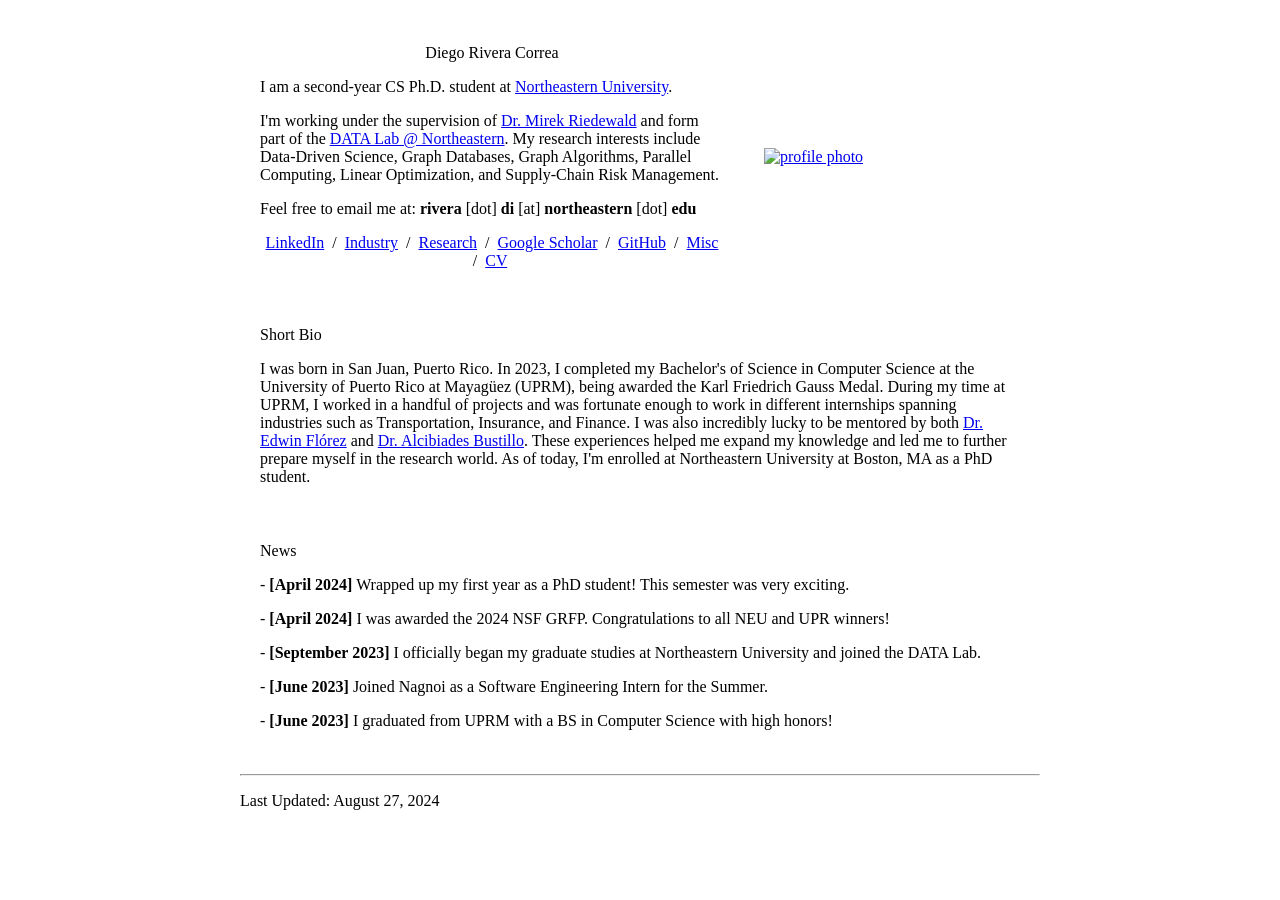
==== index.html @ 5196b9cb "front end changes" ====
<!DOCTYPE HTML>
<html lang="en"><head><meta http-equiv="Content-Type" content="text/html; charset=UTF-8">

  <title>Diego Rivera Correa</title>
  
  <meta name="author" content="Diego Rivera Correa">
  <meta name="viewport" content="width=device-width, initial-scale=1">
  
  <link rel="stylesheet" type="text/css" href="stylesheet.css">
	<link rel="icon" href="data:image/svg+xml,<svg xmlns=%22http://www.w3.org/2000/svg%22 viewBox=%220 0 100 100%22><text y=%22.9em%22 font-size=%2290%22>🌐</text></svg>">
</head>

<body>
  <table style="width:100%;max-width:800px;border:0px;border-spacing:0px;border-collapse:separate;margin-right:auto;margin-left:auto;"><tbody>
    <tr style="padding:0px">
      <td style="padding:0px">
        <table style="width:100%;border:0px;border-spacing:0px;border-collapse:separate;margin-right:auto;margin-left:auto;"><tbody>
          <tr style="padding:0px">
            <td style="padding:2.5%;width:63%;vertical-align:middle">
              <p style="text-align:center">
                <name>Diego Rivera Correa</name>
              </p>
              <p>I am a second-year CS Ph.D. student at <a href="https://www.northeastern.edu/"> Northeastern University</a>. 
              </p>
              <p>
                I'm working under the supervision of <a href="https://www.ccs.neu.edu/home/mirek/"> Dr. Mirek Riedewald</a> and form part of the <a href="https://db.khoury.northeastern.edu/">
                  DATA Lab @ Northeastern</a>. My research interests include Data-Driven Science, Graph Databases, Graph Algorithms, Parallel Computing, Linear Optimization, and Supply-Chain Risk Management.
              </p>

              <p>Feel free to email me at: <b>rivera</b> [dot] <b>di</b> [at] <b>northeastern</b> [dot] <b>edu</b></p>
              <p style="text-align:center">
                <a href="https://www.linkedin.com/in/diego-rivera-correa-448698171/">LinkedIn</a> &nbsp/&nbsp
                <a href="internships.html">Industry</a> &nbsp/&nbsp
                <a href="research.html">Research</a> &nbsp/&nbsp
                <a href="https://scholar.google.com/citations?view_op=list_works&hl=es&user=oqGrPB4AAAAJ">Google Scholar</a> &nbsp/&nbsp
                <a href="https://github.com/drivera23/">GitHub</a> &nbsp/&nbsp
                <a href="misc.html">Misc</a> &nbsp/&nbsp
                <a href="/documents/NEU_Su24_Diego.pdf">CV</a> &nbsp
                <!-- /&nbsp -->
                <!-- <a href="blog_landing.html">Blog</a> -->
              </p>
            </td>
            <td style="padding:2.5%;width:40%;max-width:40%">
              <a href="diego_images/prof_diego.png"><img style="width:100%;max-width:100%" alt="profile photo" src="diego_images/prof_diego.png" class="hoverZoomLink"></a>
            </td>
          </tr>
        </tbody></table>


        <!-- <table style="width:100%;border:0px;border-spacing:0px;border-collapse:separate;margin-right:auto;margin-left:auto;"><tbody>
          <tr>
          <td style="padding:20px;width:100%;vertical-align:middle">
            <heading>Education</heading>
          </td>
        </tr>
      </tbody></table> -->

      <!-- <table style="width:100%;border:0px;border-spacing:0px;border-collapse:separate;margin-right:auto;margin-left:auto;"><tbody>
        <tr>
          <td style="padding:20px;width:25%;vertical-align:middle">
            <img src='diego_images/NEU2.png' width="160"></div>
          </td>
          <td style="padding:20px;width:75%;vertical-align:middle">
            
              <papertitle> Sep. 2023 - Present</papertitle>, <i> Northeastern University </i>
      
            <br>
            <i>Ph.D. in <b> Computer Science </b> </i> 
            <p></p>
            <p>

            </p>
          </td>
        </tr>

        <tr>
          <td style="padding:20px;width:25%;vertical-align:middle">
            <img src='diego_images/uprm.png' width="160"></div>
          </td>
          <td style="padding:20px;width:75%;vertical-align:middle">
            
              <papertitle> Aug. 2019 - May 2023</papertitle>, <i>University of Puerto Rico - Mayagüez</i>
      
            <br>
            <i>Bachelor of Science in <b> Computer Science</b> </i> 
            <p></p>
            <p>
            GPA: 3.86/4.0
            </p>
          </td>
        </tr>
      </tbody></table> -->
        <table style="width:100%;border:0px;border-spacing:0px;border-collapse:separate;margin-right:auto;margin-left:auto;"><tbody>
          <tr>
          <td style="padding:20px;width:100%;vertical-align:middle">
            <heading>Short Bio</heading>
            <p>
              I was born in San Juan, Puerto Rico. In 2023, I completed my Bachelor's of Science in Computer Science at the University of
              Puerto Rico at Mayagüez (UPRM), being awarded the Karl Friedrich Gauss Medal. During my time at UPRM, I worked in a handful of 
              projects and was fortunate enough to work in different internships spanning industries such as Transportation, Insurance, and 
              Finance. I was also incredibly lucky to be mentored by both <a href="https://www.uprm.edu/edwinfg/"> Dr. Edwin Flórez</a> 
              and <a href="https://sites.google.com/upr.edu/alcibiadesbustillozarate/inicio"> Dr. Alcibiades Bustillo</a>. These experiences helped me expand my knowledge and 
              led me to further prepare myself in the research world. As of today, I'm enrolled at Northeastern University at Boston, MA as a PhD student.
              </p>
          </td>
        </tr>
      </tbody></table>

        <table style="width:100%;border:0px;border-spacing:0px;border-collapse:separate;margin-right:auto;margin-left:auto;"><tbody>
            <tr>
            <td style="padding:20px;width:100%;vertical-align:middle">
              <heading>News</heading>
                <p>
                - <b>[April 2024]</b> Wrapped up my first year as a PhD student! This semester was very exciting.
                </p>
                <p>
                  - <b>[April 2024]</b> I was awarded the 2024 NSF GRFP. Congratulations to all NEU and UPR winners!
                </p>
                <p>
                - <b>[September 2023]</b> I officially began my graduate studies at Northeastern University and joined the DATA Lab.
                </p>
                <p>
                  - <b>[June 2023]</b> Joined Nagnoi as a Software Engineering Intern for the Summer.
                </p>
                <p>
                  - <b>[June 2023]</b> I graduated from UPRM with a BS in Computer Science with high honors! 
                </p>
            </td>
          </tr>
        </tbody></table>
      <hr>

        <!-- footer -->
        <div class="container">
          <p id="LastU"> Last Updated: August 27, 2024
            </p>
          <p></p>
          <p>
            <!-- <a href="https://jonbarron.info/">Code Inspo</a></p> -->
          <p></p>
        </div>

        <!-- <script>
          n =  new Date();
          y = n.getFullYear();
          m = n.getMonth();
          d = n.getDate();
          var months = [
          'January', 'February', 'March', 'April', 'May',
          'June', 'July', 'August', 'September',
          'October', 'November', 'December'
          ];
          document.getElementById("LastU").innerHTML = "Last Updated: " + months[m] + " " + d + ", " + y;
        </script> -->


      </td>
    </tr>
  </table>
</body>

</html>
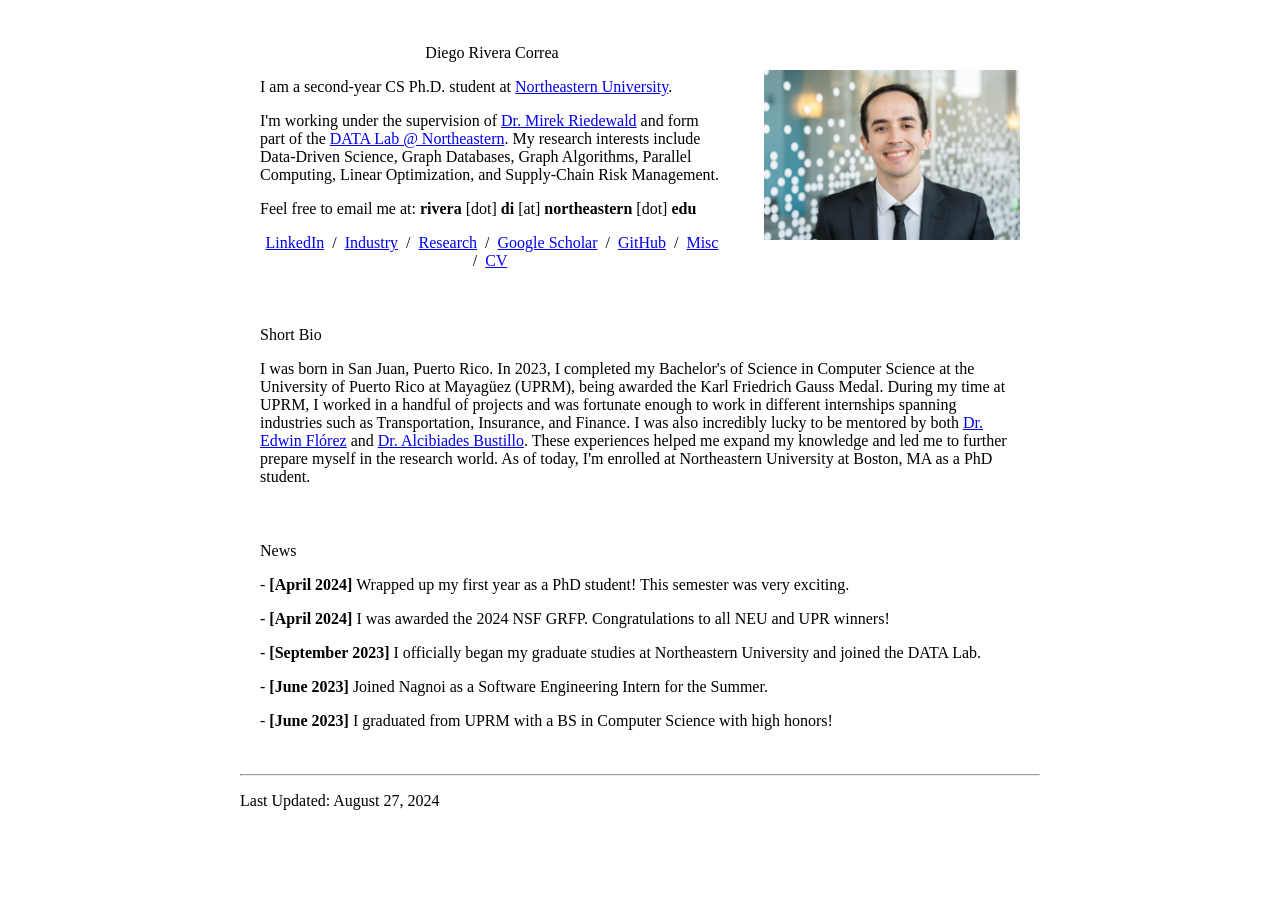
==== commit 1db35359: "fix my pic" ====
--- a/index.html
+++ b/index.html
@@ -41,7 +41,7 @@
               </p>
             </td>
             <td style="padding:2.5%;width:40%;max-width:40%">
-              <a href="diego_images/prof_diego.png"><img style="width:100%;max-width:100%" alt="profile photo" src="diego_images/prof_diego.png" class="hoverZoomLink"></a>
+              <a href="diego_images/prof_diego.jpg"><img style="width:100%;max-width:100%" alt="profile photo" src="diego_images/prof_diego.jpg" class="hoverZoomLink"></a>
             </td>
           </tr>
         </tbody></table>
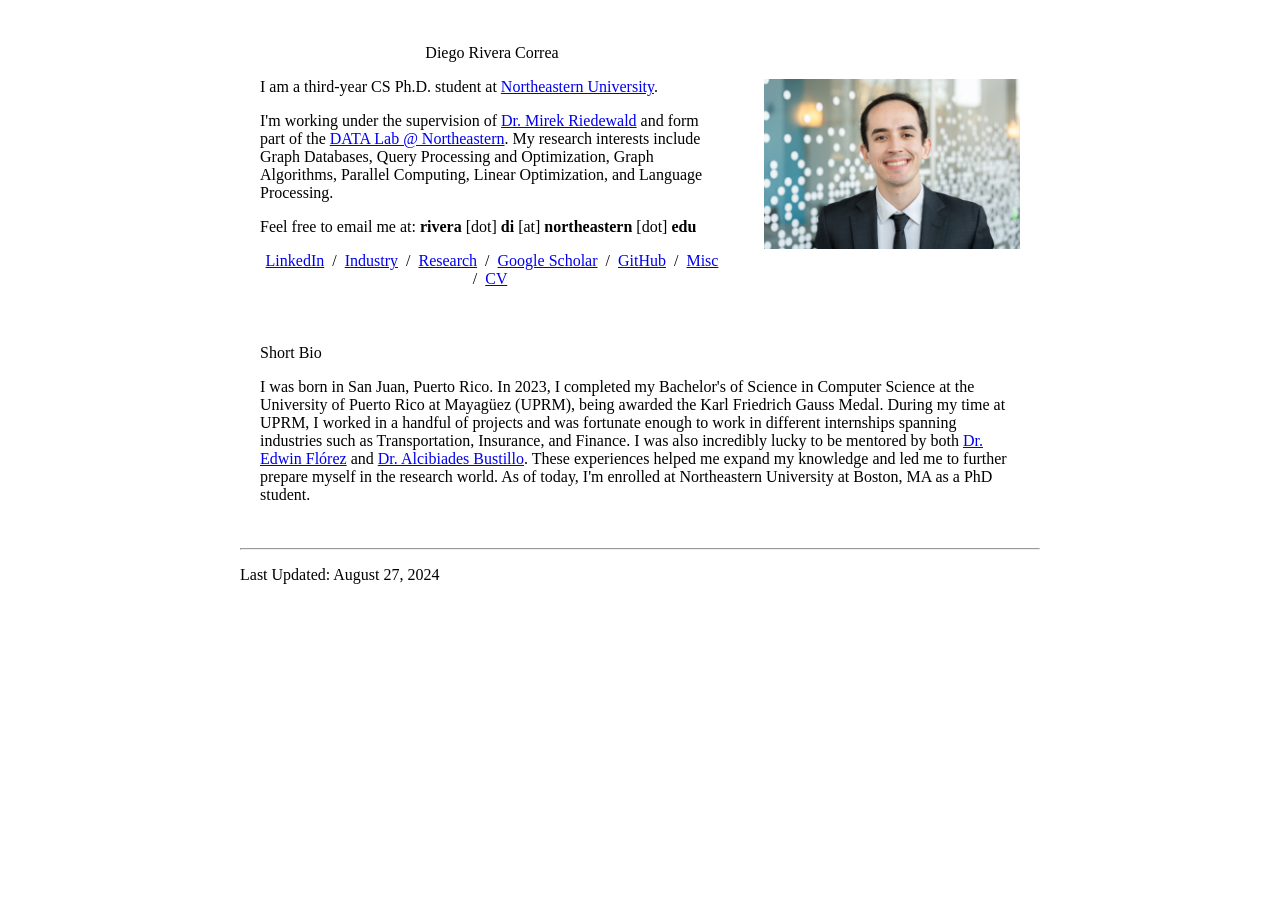
==== commit 6f3a29d2: "basic restructuring of website." ====
--- a/index.html
+++ b/index.html
@@ -20,11 +20,11 @@
               <p style="text-align:center">
                 <name>Diego Rivera Correa</name>
               </p>
-              <p>I am a second-year CS Ph.D. student at <a href="https://www.northeastern.edu/"> Northeastern University</a>. 
+              <p>I am a third-year CS Ph.D. student at <a href="https://www.northeastern.edu/"> Northeastern University</a>. 
               </p>
               <p>
                 I'm working under the supervision of <a href="https://www.ccs.neu.edu/home/mirek/"> Dr. Mirek Riedewald</a> and form part of the <a href="https://db.khoury.northeastern.edu/">
-                  DATA Lab @ Northeastern</a>. My research interests include Data-Driven Science, Graph Databases, Graph Algorithms, Parallel Computing, Linear Optimization, and Supply-Chain Risk Management.
+                  DATA Lab @ Northeastern</a>. My research interests include Graph Databases, Query Processing and Optimization, Graph Algorithms, Parallel Computing, Linear Optimization, and Language Processing.
               </p>
 
               <p>Feel free to email me at: <b>rivera</b> [dot] <b>di</b> [at] <b>northeastern</b> [dot] <b>edu</b></p>
@@ -108,7 +108,7 @@
 
         <table style="width:100%;border:0px;border-spacing:0px;border-collapse:separate;margin-right:auto;margin-left:auto;"><tbody>
             <tr>
-            <td style="padding:20px;width:100%;vertical-align:middle">
+            <!-- <td style="padding:20px;width:100%;vertical-align:middle">
               <heading>News</heading>
                 <p>
                 - <b>[April 2024]</b> Wrapped up my first year as a PhD student! This semester was very exciting.
@@ -125,7 +125,7 @@
                 <p>
                   - <b>[June 2023]</b> I graduated from UPRM with a BS in Computer Science with high honors! 
                 </p>
-            </td>
+            </td> -->
           </tr>
         </tbody></table>
       <hr>
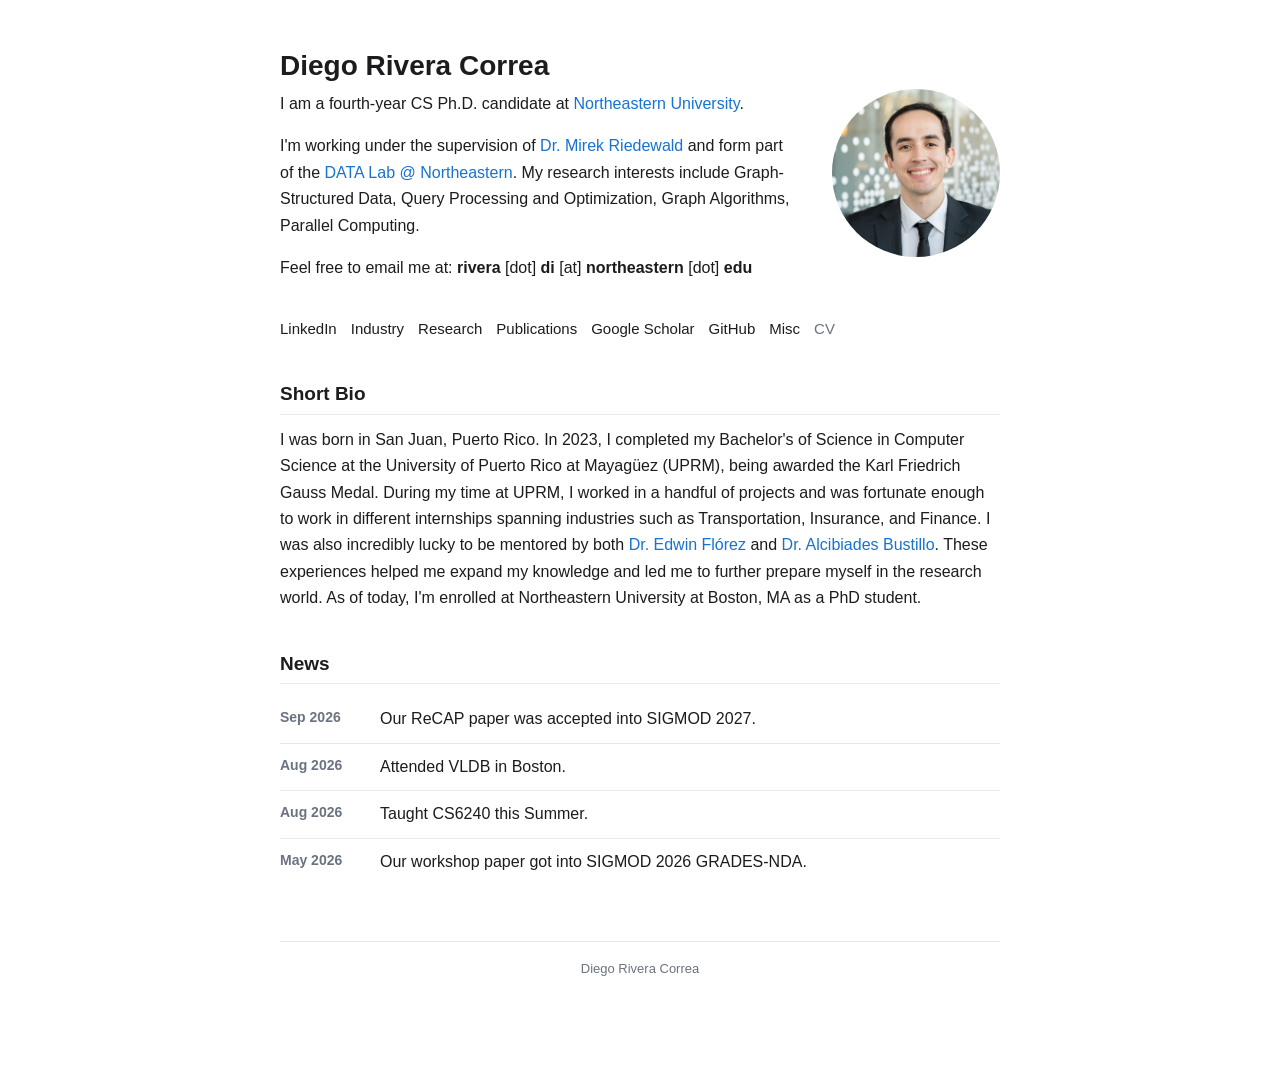
==== commit bcafa0c2: "re-style website." ====
--- a/index.html
+++ b/index.html
@@ -1,162 +1,65 @@
 <!DOCTYPE HTML>
-<html lang="en"><head><meta http-equiv="Content-Type" content="text/html; charset=UTF-8">
-
+<html lang="en">
+<head>
+  <meta http-equiv="Content-Type" content="text/html; charset=UTF-8">
   <title>Diego Rivera Correa</title>
-  
   <meta name="author" content="Diego Rivera Correa">
   <meta name="viewport" content="width=device-width, initial-scale=1">
-  
   <link rel="stylesheet" type="text/css" href="stylesheet.css">
-	<link rel="icon" href="data:image/svg+xml,<svg xmlns=%22http://www.w3.org/2000/svg%22 viewBox=%220 0 100 100%22><text y=%22.9em%22 font-size=%2290%22>🌐</text></svg>">
+  <link rel="icon" href="data:image/svg+xml,<svg xmlns=%22http://www.w3.org/2000/svg%22 viewBox=%220 0 100 100%22><text y=%22.9em%22 font-size=%2290%22>🌐</text></svg>">
 </head>
+<body>
+  <div class="page">
+    <div class="hero">
+      <div class="hero-text">
+        <h1>Diego Rivera Correa</h1>
+        <p>I am a fourth-year CS Ph.D. candidate at <a href="https://www.northeastern.edu/">Northeastern University</a>.</p>
+        <p>
+          I'm working under the supervision of <a href="https://www.ccs.neu.edu/home/mirek/">Dr. Mirek Riedewald</a> and
+          form part of the <a href="https://db.khoury.northeastern.edu/">DATA Lab @ Northeastern</a>. My research interests
+          include Graph-Structured Data, Query Processing and Optimization, Graph Algorithms, Parallel Computing.
+        </p>
+        <p>Feel free to email me at: <b>rivera</b> [dot] <b>di</b> [at] <b>northeastern</b> [dot] <b>edu</b></p>
+      </div>
+      <div class="hero-photo">
+        <a href="diego_images/prof_diego.jpg"><img alt="profile photo" src="diego_images/prof_diego.jpg"></a>
+      </div>
+    </div>
 
-<body>
-  <table style="width:100%;max-width:800px;border:0px;border-spacing:0px;border-collapse:separate;margin-right:auto;margin-left:auto;"><tbody>
-    <tr style="padding:0px">
-      <td style="padding:0px">
-        <table style="width:100%;border:0px;border-spacing:0px;border-collapse:separate;margin-right:auto;margin-left:auto;"><tbody>
-          <tr style="padding:0px">
-            <td style="padding:2.5%;width:63%;vertical-align:middle">
-              <p style="text-align:center">
-                <name>Diego Rivera Correa</name>
-              </p>
-              <p>I am a third-year CS Ph.D. student at <a href="https://www.northeastern.edu/"> Northeastern University</a>. 
-              </p>
-              <p>
-                I'm working under the supervision of <a href="https://www.ccs.neu.edu/home/mirek/"> Dr. Mirek Riedewald</a> and form part of the <a href="https://db.khoury.northeastern.edu/">
-                  DATA Lab @ Northeastern</a>. My research interests include Graph Databases, Query Processing and Optimization, Graph Algorithms, Parallel Computing, Linear Optimization, and Language Processing.
-              </p>
+    <nav class="nav">
+      <a href="https://www.linkedin.com/in/diego-rivera-correa-448698171/">LinkedIn</a>
+      <a href="internships.html">Industry</a>
+      <a href="research.html">Research</a>
+      <a href="publications.html">Publications</a>
+      <a href="https://scholar.google.com/citations?view_op=list_works&hl=es&user=oqGrPB4AAAAJ">Google Scholar</a>
+      <a href="https://github.com/drivera23/">GitHub</a>
+      <a href="misc.html">Misc</a>
+      <span class="nav-disabled" title="Coming soon">CV</span>
+    </nav>
 
-              <p>Feel free to email me at: <b>rivera</b> [dot] <b>di</b> [at] <b>northeastern</b> [dot] <b>edu</b></p>
-              <p style="text-align:center">
-                <a href="https://www.linkedin.com/in/diego-rivera-correa-448698171/">LinkedIn</a> &nbsp/&nbsp
-                <a href="internships.html">Industry</a> &nbsp/&nbsp
-                <a href="research.html">Research</a> &nbsp/&nbsp
-                <a href="https://scholar.google.com/citations?view_op=list_works&hl=es&user=oqGrPB4AAAAJ">Google Scholar</a> &nbsp/&nbsp
-                <a href="https://github.com/drivera23/">GitHub</a> &nbsp/&nbsp
-                <a href="misc.html">Misc</a> &nbsp/&nbsp
-                <a href="/documents/NEU_Su24_Diego.pdf">CV</a> &nbsp
-                <!-- /&nbsp -->
-                <!-- <a href="blog_landing.html">Blog</a> -->
-              </p>
-            </td>
-            <td style="padding:2.5%;width:40%;max-width:40%">
-              <a href="diego_images/prof_diego.jpg"><img style="width:100%;max-width:100%" alt="profile photo" src="diego_images/prof_diego.jpg" class="hoverZoomLink"></a>
-            </td>
-          </tr>
-        </tbody></table>
+    <h2>Short Bio</h2>
+    <p>
+      I was born in San Juan, Puerto Rico. In 2023, I completed my Bachelor's of Science in Computer Science at the
+      University of Puerto Rico at Mayagüez (UPRM), being awarded the Karl Friedrich Gauss Medal. During my time at
+      UPRM, I worked in a handful of projects and was fortunate enough to work in different internships spanning
+      industries such as Transportation, Insurance, and Finance. I was also incredibly lucky to be mentored by both
+      <a href="https://www.uprm.edu/edwinfg/">Dr. Edwin Flórez</a> and
+      <a href="https://sites.google.com/upr.edu/alcibiadesbustillozarate/inicio">Dr. Alcibiades Bustillo</a>. These
+      experiences helped me expand my knowledge and led me to further prepare myself in the research world. As of
+      today, I'm enrolled at Northeastern University at Boston, MA as a PhD student.
+    </p>
 
+    <h2>News</h2>
+    <ul class="news">
+      <li><span class="news-date">Sep 2026</span> Our ReCAP paper was accepted into SIGMOD 2027.</li>
+      <li><span class="news-date">Aug 2026</span> Attended VLDB in Boston.</li>
+      <li><span class="news-date">Aug 2026</span> Taught CS6240 this Summer.</li>
+      <li><span class="news-date">May 2026</span> Our workshop paper got into SIGMOD 2026 GRADES-NDA.</li>
+    </ul>
 
-        <!-- <table style="width:100%;border:0px;border-spacing:0px;border-collapse:separate;margin-right:auto;margin-left:auto;"><tbody>
-          <tr>
-          <td style="padding:20px;width:100%;vertical-align:middle">
-            <heading>Education</heading>
-          </td>
-        </tr>
-      </tbody></table> -->
-
-      <!-- <table style="width:100%;border:0px;border-spacing:0px;border-collapse:separate;margin-right:auto;margin-left:auto;"><tbody>
-        <tr>
-          <td style="padding:20px;width:25%;vertical-align:middle">
-            <img src='diego_images/NEU2.png' width="160"></div>
-          </td>
-          <td style="padding:20px;width:75%;vertical-align:middle">
-            
-              <papertitle> Sep. 2023 - Present</papertitle>, <i> Northeastern University </i>
-      
-            <br>
-            <i>Ph.D. in <b> Computer Science </b> </i> 
-            <p></p>
-            <p>
-
-            </p>
-          </td>
-        </tr>
-
-        <tr>
-          <td style="padding:20px;width:25%;vertical-align:middle">
-            <img src='diego_images/uprm.png' width="160"></div>
-          </td>
-          <td style="padding:20px;width:75%;vertical-align:middle">
-            
-              <papertitle> Aug. 2019 - May 2023</papertitle>, <i>University of Puerto Rico - Mayagüez</i>
-      
-            <br>
-            <i>Bachelor of Science in <b> Computer Science</b> </i> 
-            <p></p>
-            <p>
-            GPA: 3.86/4.0
-            </p>
-          </td>
-        </tr>
-      </tbody></table> -->
-        <table style="width:100%;border:0px;border-spacing:0px;border-collapse:separate;margin-right:auto;margin-left:auto;"><tbody>
-          <tr>
-          <td style="padding:20px;width:100%;vertical-align:middle">
-            <heading>Short Bio</heading>
-            <p>
-              I was born in San Juan, Puerto Rico. In 2023, I completed my Bachelor's of Science in Computer Science at the University of
-              Puerto Rico at Mayagüez (UPRM), being awarded the Karl Friedrich Gauss Medal. During my time at UPRM, I worked in a handful of 
-              projects and was fortunate enough to work in different internships spanning industries such as Transportation, Insurance, and 
-              Finance. I was also incredibly lucky to be mentored by both <a href="https://www.uprm.edu/edwinfg/"> Dr. Edwin Flórez</a> 
-              and <a href="https://sites.google.com/upr.edu/alcibiadesbustillozarate/inicio"> Dr. Alcibiades Bustillo</a>. These experiences helped me expand my knowledge and 
-              led me to further prepare myself in the research world. As of today, I'm enrolled at Northeastern University at Boston, MA as a PhD student.
-              </p>
-          </td>
-        </tr>
-      </tbody></table>
-
-        <table style="width:100%;border:0px;border-spacing:0px;border-collapse:separate;margin-right:auto;margin-left:auto;"><tbody>
-            <tr>
-            <!-- <td style="padding:20px;width:100%;vertical-align:middle">
-              <heading>News</heading>
-                <p>
-                - <b>[April 2024]</b> Wrapped up my first year as a PhD student! This semester was very exciting.
-                </p>
-                <p>
-                  - <b>[April 2024]</b> I was awarded the 2024 NSF GRFP. Congratulations to all NEU and UPR winners!
-                </p>
-                <p>
-                - <b>[September 2023]</b> I officially began my graduate studies at Northeastern University and joined the DATA Lab.
-                </p>
-                <p>
-                  - <b>[June 2023]</b> Joined Nagnoi as a Software Engineering Intern for the Summer.
-                </p>
-                <p>
-                  - <b>[June 2023]</b> I graduated from UPRM with a BS in Computer Science with high honors! 
-                </p>
-            </td> -->
-          </tr>
-        </tbody></table>
-      <hr>
-
-        <!-- footer -->
-        <div class="container">
-          <p id="LastU"> Last Updated: August 27, 2024
-            </p>
-          <p></p>
-          <p>
-            <!-- <a href="https://jonbarron.info/">Code Inspo</a></p> -->
-          <p></p>
-        </div>
-
-        <!-- <script>
-          n =  new Date();
-          y = n.getFullYear();
-          m = n.getMonth();
-          d = n.getDate();
-          var months = [
-          'January', 'February', 'March', 'April', 'May',
-          'June', 'July', 'August', 'September',
-          'October', 'November', 'December'
-          ];
-          document.getElementById("LastU").innerHTML = "Last Updated: " + months[m] + " " + d + ", " + y;
-        </script> -->
-
-
-      </td>
-    </tr>
-  </table>
+    <footer>
+      <p>Diego Rivera Correa</p>
+    </footer>
+  </div>
 </body>
-
 </html>
--- a/stylesheet.css
+++ b/stylesheet.css
@@ -0,0 +1,239 @@
+:root {
+  --bg: #ffffff;
+  --text: #1c1c1e;
+  --muted: #6b7280;
+  --accent: #1772d0;
+  --accent-hover: #0d47a1;
+  --border: #e8e8e8;
+  --max-width: 720px;
+}
+
+* {
+  box-sizing: border-box;
+}
+
+body {
+  margin: 0;
+  padding: 48px 24px 80px;
+  background: var(--bg);
+  color: var(--text);
+  font-family: -apple-system, BlinkMacSystemFont, "Segoe UI", Roboto, Helvetica, Arial, sans-serif;
+  font-size: 16px;
+  line-height: 1.65;
+}
+
+.page {
+  max-width: var(--max-width);
+  margin: 0 auto;
+}
+
+a {
+  color: var(--accent);
+  text-decoration: none;
+}
+
+a:hover,
+a:focus {
+  color: var(--accent-hover);
+  text-decoration: underline;
+}
+
+h1, h2 {
+  line-height: 1.25;
+  margin: 0 0 12px;
+}
+
+h1 {
+  font-size: 28px;
+}
+
+h2 {
+  font-size: 19px;
+  margin-top: 40px;
+  padding-bottom: 8px;
+  border-bottom: 1px solid var(--border);
+}
+
+p {
+  margin: 0 0 16px;
+}
+
+.page-intro {
+  text-align: center;
+  margin-bottom: 8px;
+}
+
+.page-intro p {
+  color: var(--muted);
+}
+
+/* header block used on index.html */
+.hero {
+  display: flex;
+  align-items: center;
+  gap: 32px;
+  margin-bottom: 8px;
+}
+
+.hero-photo img {
+  width: 168px;
+  height: 168px;
+  border-radius: 50%;
+  object-fit: cover;
+  display: block;
+}
+
+.hero-text {
+  flex: 1;
+  min-width: 0;
+}
+
+.hero-text h1 {
+  margin-bottom: 8px;
+}
+
+/* nav links, shared across all pages */
+.nav {
+  display: flex;
+  flex-wrap: wrap;
+  gap: 6px 14px;
+  margin: 20px 0 32px;
+  font-size: 15px;
+}
+
+.nav a {
+  color: var(--text);
+  font-weight: 500;
+}
+
+.nav a:hover {
+  color: var(--accent);
+}
+
+.nav-disabled {
+  color: var(--muted);
+  cursor: default;
+}
+
+/* research / internships / blog entries */
+.entry {
+  display: flex;
+  gap: 24px;
+  padding: 24px 0;
+  border-bottom: 1px solid var(--border);
+}
+
+.entry:last-child {
+  border-bottom: none;
+}
+
+.entry-img {
+  flex: 0 0 120px;
+  width: 120px;
+}
+
+.entry-img img {
+  width: 100%;
+  border-radius: 8px;
+  display: block;
+}
+
+.entry-body {
+  flex: 1;
+  min-width: 0;
+}
+
+.entry-title {
+  font-size: 16px;
+  font-weight: 700;
+  margin: 0 0 4px;
+}
+
+.entry-meta {
+  color: var(--muted);
+  font-size: 14px;
+  margin-bottom: 8px;
+}
+
+.entry-body p {
+  margin: 0 0 8px;
+}
+
+.entry-links a {
+  font-size: 14px;
+}
+
+/* news list on index.html */
+.news {
+  list-style: none;
+  margin: 0;
+  padding: 0;
+}
+
+.news li {
+  display: flex;
+  gap: 12px;
+  padding: 10px 0;
+  border-bottom: 1px solid var(--border);
+}
+
+.news li:last-child {
+  border-bottom: none;
+}
+
+.news-date {
+  flex: 0 0 88px;
+  color: var(--muted);
+  font-size: 14px;
+  font-weight: 600;
+}
+
+/* misc.html photo pair */
+.photo-pair {
+  display: flex;
+  gap: 12px;
+  margin: 16px 0 24px;
+}
+
+.photo-pair img {
+  width: 50%;
+  border-radius: 8px;
+  display: block;
+}
+
+footer {
+  margin-top: 56px;
+  padding-top: 16px;
+  border-top: 1px solid var(--border);
+  color: var(--muted);
+  font-size: 13px;
+  text-align: center;
+}
+
+@media (max-width: 560px) {
+  body {
+    padding: 32px 16px 64px;
+  }
+
+  .hero {
+    flex-direction: column;
+    text-align: center;
+  }
+
+  .entry {
+    flex-direction: column;
+    gap: 12px;
+  }
+
+  .entry-img {
+    width: 120px;
+  }
+
+  .photo-pair {
+    flex-direction: column;
+  }
+
+  .photo-pair img {
+    width: 100%;
+  }
+}
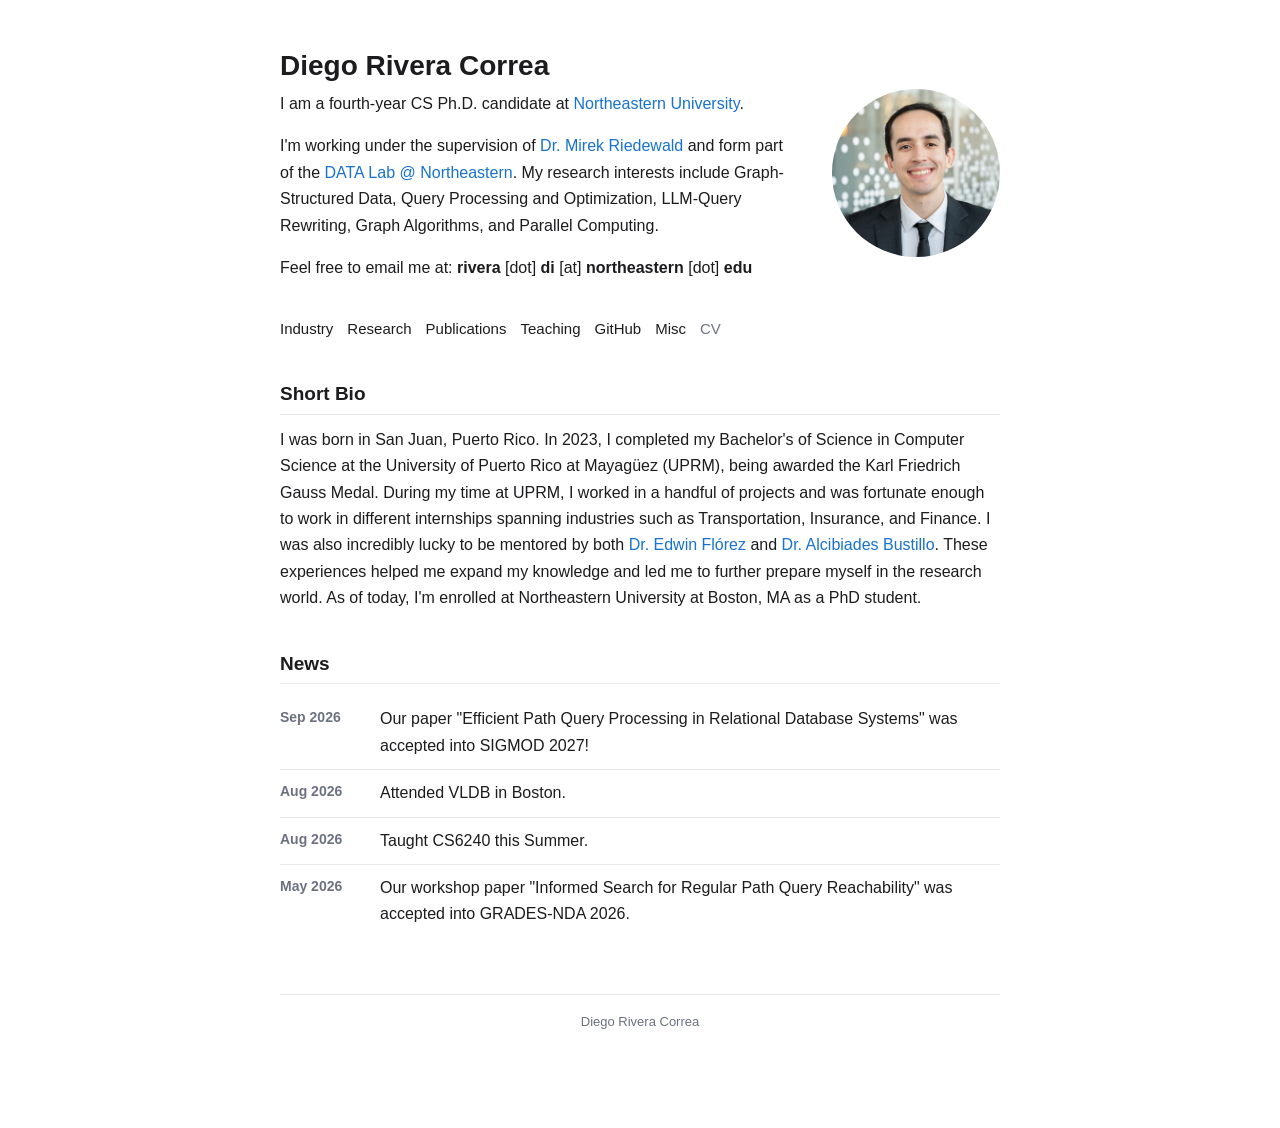
==== commit 95b91363: "aesthetic fixes." ====
--- a/index.html
+++ b/index.html
@@ -17,7 +17,7 @@
         <p>
           I'm working under the supervision of <a href="https://www.ccs.neu.edu/home/mirek/">Dr. Mirek Riedewald</a> and
           form part of the <a href="https://db.khoury.northeastern.edu/">DATA Lab @ Northeastern</a>. My research interests
-          include Graph-Structured Data, Query Processing and Optimization, Graph Algorithms, Parallel Computing.
+          include Graph-Structured Data, Query Processing and Optimization, LLM-Query Rewriting, Graph Algorithms, and Parallel Computing.
         </p>
         <p>Feel free to email me at: <b>rivera</b> [dot] <b>di</b> [at] <b>northeastern</b> [dot] <b>edu</b></p>
       </div>
@@ -27,11 +27,10 @@
     </div>
 
     <nav class="nav">
-      <a href="https://www.linkedin.com/in/diego-rivera-correa-448698171/">LinkedIn</a>
       <a href="internships.html">Industry</a>
       <a href="research.html">Research</a>
       <a href="publications.html">Publications</a>
-      <a href="https://scholar.google.com/citations?view_op=list_works&hl=es&user=oqGrPB4AAAAJ">Google Scholar</a>
+      <a href="teaching.html">Teaching</a>
       <a href="https://github.com/drivera23/">GitHub</a>
       <a href="misc.html">Misc</a>
       <span class="nav-disabled" title="Coming soon">CV</span>
@@ -51,10 +50,10 @@
 
     <h2>News</h2>
     <ul class="news">
-      <li><span class="news-date">Sep 2026</span> Our ReCAP paper was accepted into SIGMOD 2027.</li>
+      <li><span class="news-date">Sep 2026</span> Our paper "Efficient Path Query Processing in Relational Database Systems" was accepted into SIGMOD 2027!</li>
       <li><span class="news-date">Aug 2026</span> Attended VLDB in Boston.</li>
       <li><span class="news-date">Aug 2026</span> Taught CS6240 this Summer.</li>
-      <li><span class="news-date">May 2026</span> Our workshop paper got into SIGMOD 2026 GRADES-NDA.</li>
+      <li><span class="news-date">May 2026</span> Our workshop paper "Informed Search for Regular Path Query Reachability" was accepted into GRADES-NDA 2026.</li>
     </ul>
 
     <footer>
--- a/stylesheet.css
+++ b/stylesheet.css
@@ -59,8 +59,11 @@
 }
 
 .page-intro {
+  margin-bottom: 8px;
+}
+
+.page-intro h1 {
   text-align: center;
-  margin-bottom: 8px;
 }
 
 .page-intro p {
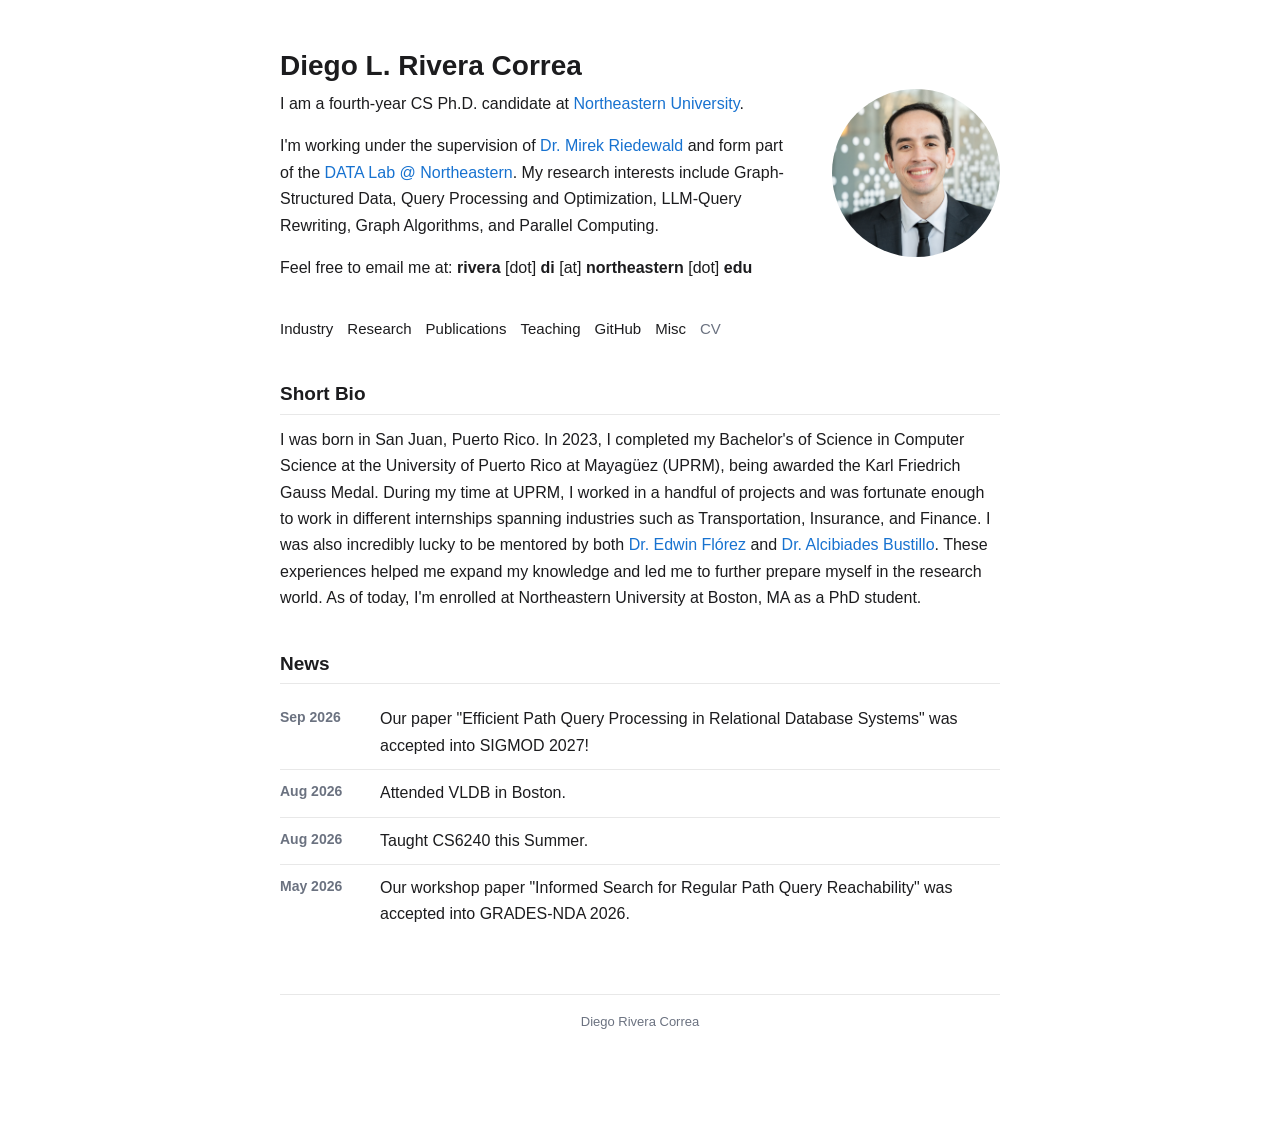
==== commit 7856f9c0: "middle initial" ====
--- a/index.html
+++ b/index.html
@@ -2,7 +2,7 @@
 <html lang="en">
 <head>
   <meta http-equiv="Content-Type" content="text/html; charset=UTF-8">
-  <title>Diego Rivera Correa</title>
+  <title>Diego L. Rivera Correa</title>
   <meta name="author" content="Diego Rivera Correa">
   <meta name="viewport" content="width=device-width, initial-scale=1">
   <link rel="stylesheet" type="text/css" href="stylesheet.css">
@@ -12,7 +12,7 @@
   <div class="page">
     <div class="hero">
       <div class="hero-text">
-        <h1>Diego Rivera Correa</h1>
+        <h1>Diego L. Rivera Correa</h1>
         <p>I am a fourth-year CS Ph.D. candidate at <a href="https://www.northeastern.edu/">Northeastern University</a>.</p>
         <p>
           I'm working under the supervision of <a href="https://www.ccs.neu.edu/home/mirek/">Dr. Mirek Riedewald</a> and
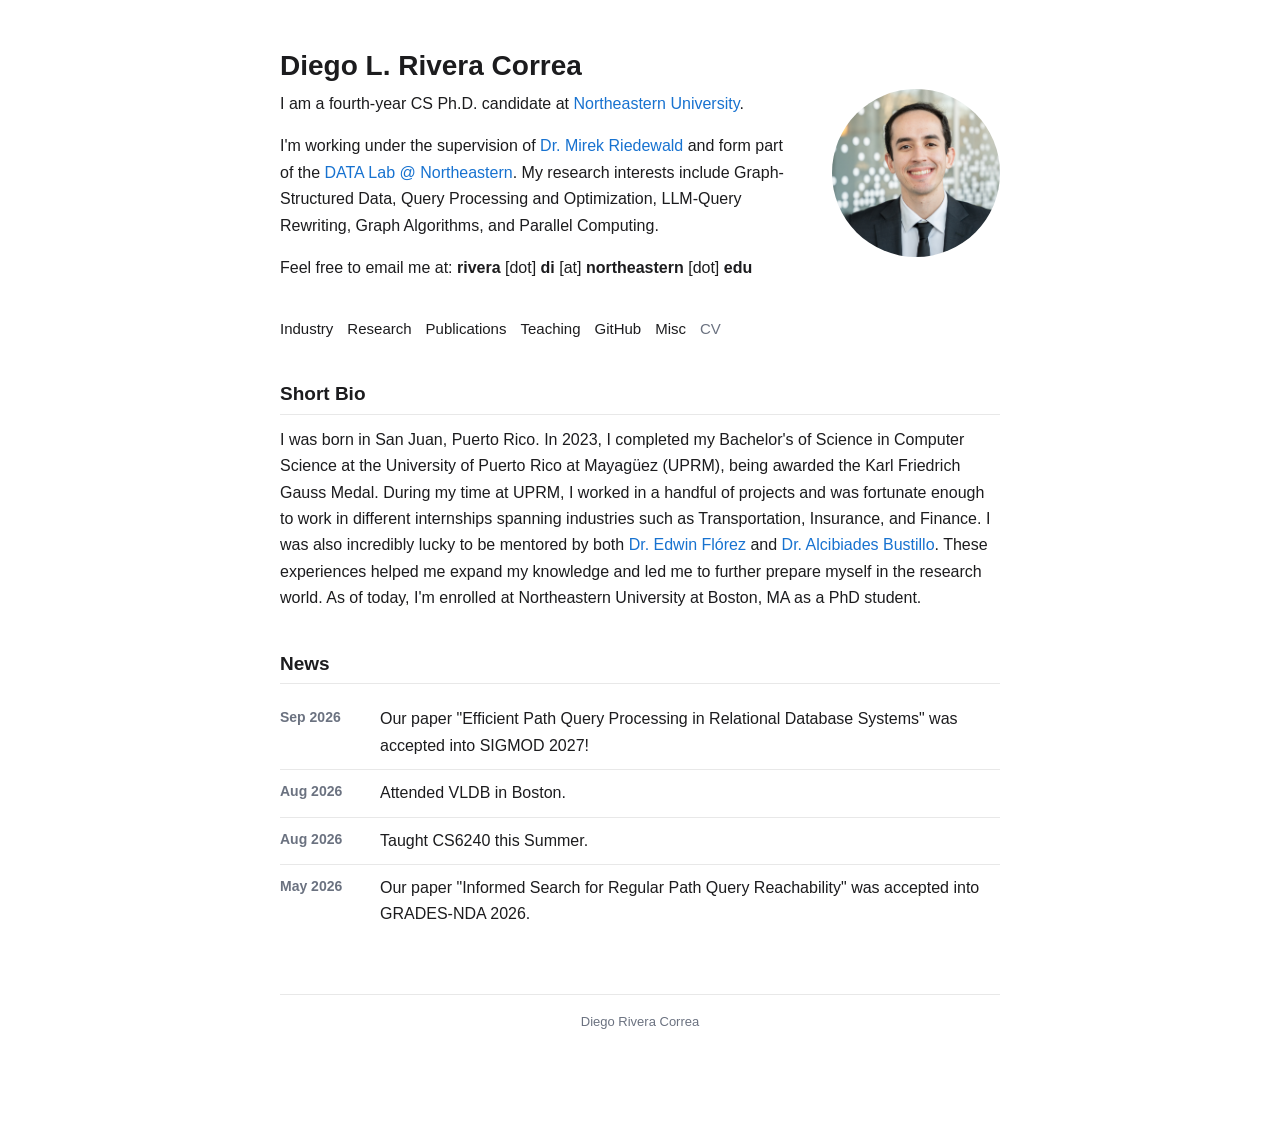
==== commit b7735a6f: "fix paper news" ====
--- a/index.html
+++ b/index.html
@@ -53,7 +53,7 @@
       <li><span class="news-date">Sep 2026</span> Our paper "Efficient Path Query Processing in Relational Database Systems" was accepted into SIGMOD 2027!</li>
       <li><span class="news-date">Aug 2026</span> Attended VLDB in Boston.</li>
       <li><span class="news-date">Aug 2026</span> Taught CS6240 this Summer.</li>
-      <li><span class="news-date">May 2026</span> Our workshop paper "Informed Search for Regular Path Query Reachability" was accepted into GRADES-NDA 2026.</li>
+      <li><span class="news-date">May 2026</span> Our paper "Informed Search for Regular Path Query Reachability" was accepted into GRADES-NDA 2026.</li>
     </ul>
 
     <footer>
